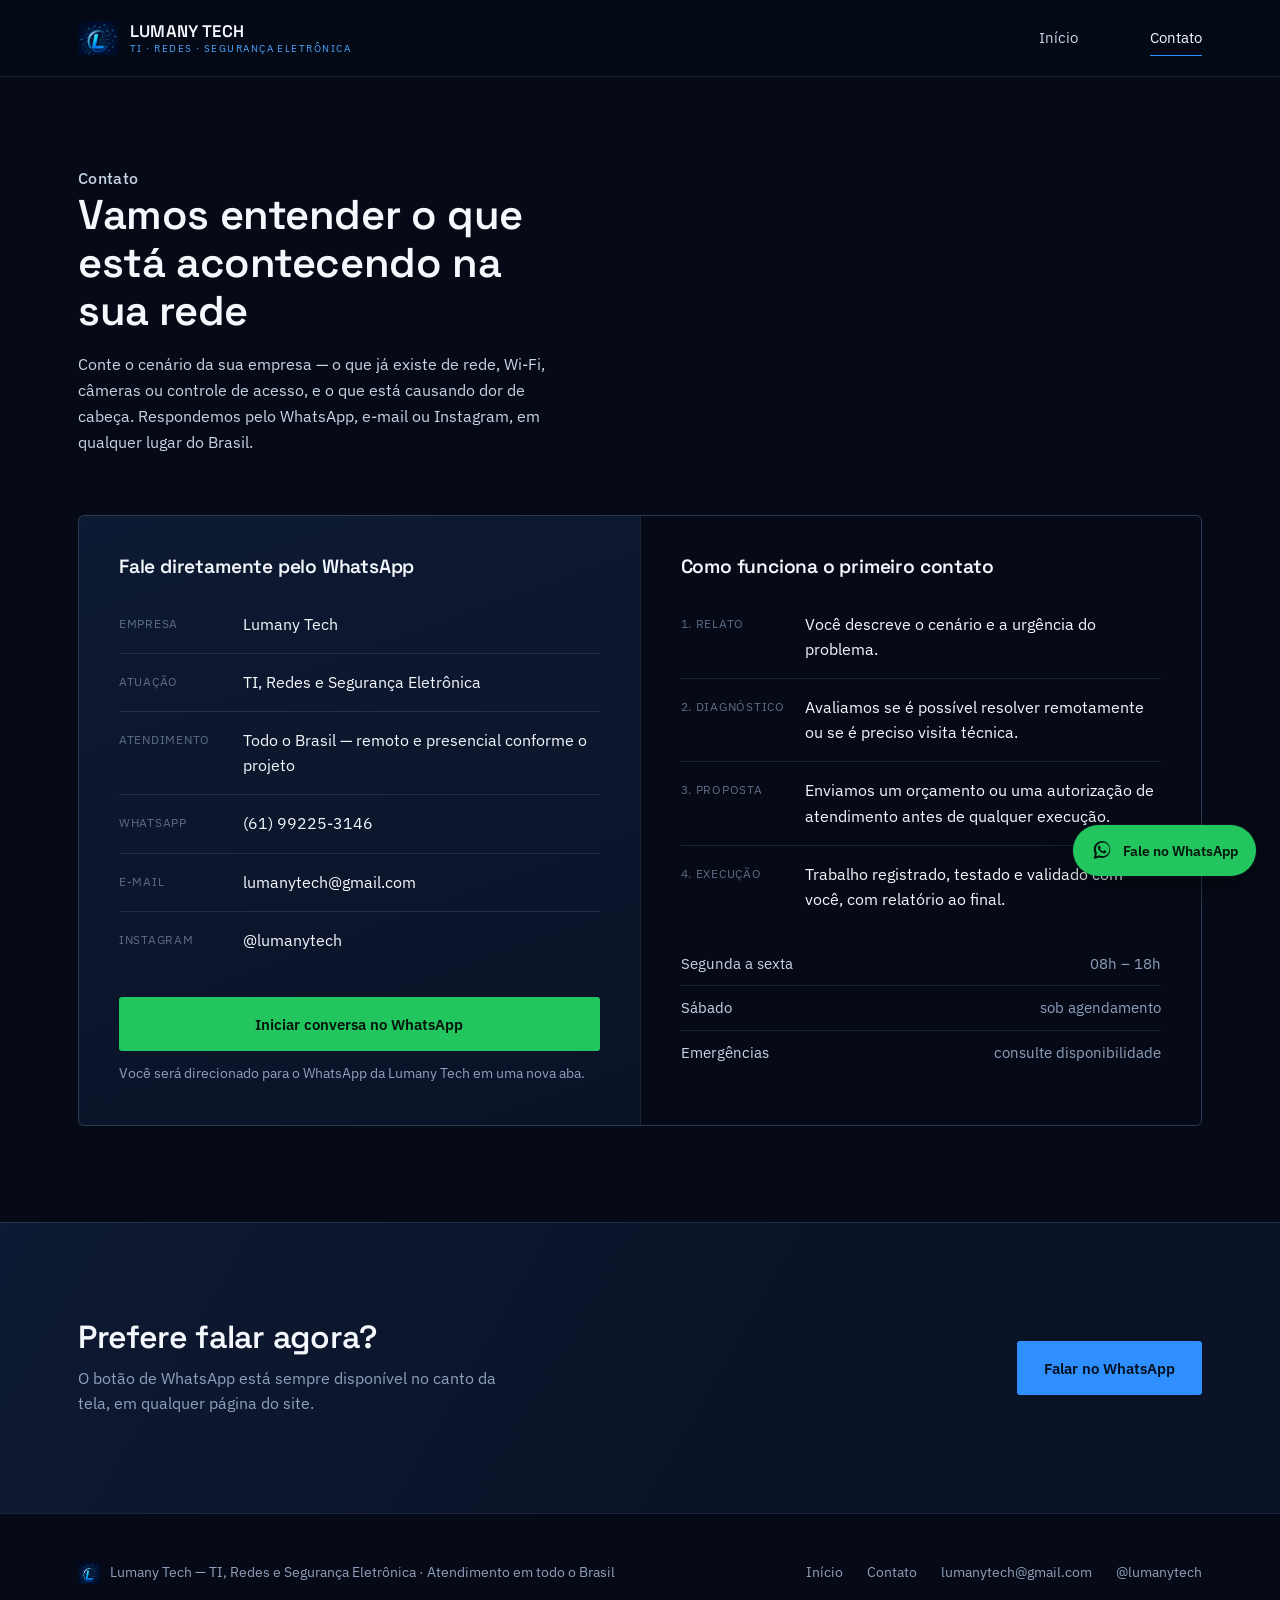
==== contato.html @ 390d1988 "first" ====
<!DOCTYPE html>
<html lang="pt-BR">
<head>
<meta charset="UTF-8">
<meta name="viewport" content="width=device-width, initial-scale=1.0">
<title>Contato — Lumany Tech</title>
<meta name="description" content="Fale com a Lumany Tech pelo WhatsApp, e-mail ou Instagram e entenda como podemos organizar, conectar e proteger a tecnologia da sua empresa em todo o Brasil.">
<link rel="icon" type="image/png" href="assets/favicon.png">
<link rel="preconnect" href="https://fonts.googleapis.com">
<link rel="preconnect" href="https://fonts.gstatic.com" crossorigin>
<link href="https://fonts.googleapis.com/css2?family=Space+Grotesk:wght@500;600;700&family=IBM+Plex+Sans:wght@400;500;600&display=swap" rel="stylesheet">
<link rel="stylesheet" href="css/style.css">
</head>
<body>

<header class="site-header">
  <div class="wrap">
    <a href="index.html" class="brand">
      <img src="assets/logo-mark.png" alt="Lumany Tech">
      <span class="brand-name">LUMANY TECH<span>TI · REDES · SEGURANÇA ELETRÔNICA</span></span>
    </a>
    <nav class="main-nav">
      <a href="index.html" data-page="index.html">Início</a>
      <a href="contato.html" data-page="contato.html">Contato</a>
    </nav>
  </div>
</header>

<main>

  <section class="contact-hero">
    <div class="wrap">
      <p class="eyebrow">Contato</p>
      <h1>Vamos entender o que está acontecendo na sua rede</h1>
      <p>Conte o cenário da sua empresa — o que já existe de rede, Wi-Fi, câmeras ou controle de acesso, e o que está causando dor de cabeça. Respondemos pelo WhatsApp, e-mail ou Instagram, em qualquer lugar do Brasil.</p>
    </div>
  </section>

  <section style="padding-top:0; border-top:none;">
    <div class="wrap">
      <div class="contact-grid">

        <div class="contact-panel highlight">
          <h2>Fale diretamente pelo WhatsApp</h2>

          <div class="contact-row">
            <span class="label">Empresa</span>
            <span class="value">Lumany Tech</span>
          </div>
          <div class="contact-row">
            <span class="label">Atuação</span>
            <span class="value">TI, Redes e Segurança Eletrônica</span>
          </div>
          <div class="contact-row">
            <span class="label">Atendimento</span>
            <span class="value">Todo o Brasil — remoto e presencial conforme o projeto</span>
          </div>
          <div class="contact-row">
            <span class="label">WhatsApp</span>
            <span class="value"><a href="https://wa.me/5561996032088" target="_blank" rel="noopener">(61) 99225-3146</a></span>
          </div>
          <div class="contact-row">
            <span class="label">E-mail</span>
            <span class="value"><a href="mailto:lumanytech@gmail.com">lumanytech@gmail.com</a></span>
          </div>
          <div class="contact-row">
            <span class="label">Instagram</span>
            <span class="value"><a href="https://instagram.com/lumanytech" target="_blank" rel="noopener">@lumanytech</a></span>
          </div>

          <div class="whatsapp-block">
            <a class="btn btn-primary" href="https://wa.me/5561996032088" target="_blank" rel="noopener">
              Iniciar conversa no WhatsApp
            </a>
            <p>Você será direcionado para o WhatsApp da Lumany Tech em uma nova aba.</p>
          </div>
        </div>

        <div class="contact-panel">
          <h2>Como funciona o primeiro contato</h2>
          <div class="contact-row">
            <span class="label">1. Relato</span>
            <span class="value">Você descreve o cenário e a urgência do problema.</span>
          </div>
          <div class="contact-row">
            <span class="label">2. Diagnóstico</span>
            <span class="value">Avaliamos se é possível resolver remotamente ou se é preciso visita técnica.</span>
          </div>
          <div class="contact-row">
            <span class="label">3. Proposta</span>
            <span class="value">Enviamos um orçamento ou uma autorização de atendimento antes de qualquer execução.</span>
          </div>
          <div class="contact-row">
            <span class="label">4. Execução</span>
            <span class="value">Trabalho registrado, testado e validado com você, com relatório ao final.</span>
          </div>

          <ul class="hours-list" style="margin-top:24px;">
            <li><span>Segunda a sexta</span><span>08h – 18h</span></li>
            <li><span>Sábado</span><span>sob agendamento</span></li>
            <li><span>Emergências</span><span>consulte disponibilidade</span></li>
          </ul>
        </div>

      </div>
    </div>
  </section>

  <section class="cta-band">
    <div class="wrap">
      <div>
        <h2>Prefere falar agora?</h2>
        <p>O botão de WhatsApp está sempre disponível no canto da tela, em qualquer página do site.</p>
      </div>
      <a class="btn btn-primary" href="https://wa.me/5561996032088" target="_blank" rel="noopener">Falar no WhatsApp</a>
    </div>
  </section>

</main>

<footer class="site-footer">
  <div class="wrap">
    <div class="foot-brand">
      <img src="assets/logo-mark.png" alt="Lumany Tech">
      <span>Lumany Tech — TI, Redes e Segurança Eletrônica · Atendimento em todo o Brasil</span>
    </div>
    <div class="foot-links">
      <a href="index.html">Início</a>
      <a href="contato.html">Contato</a>
      <a href="mailto:lumanytech@gmail.com">lumanytech@gmail.com</a>
      <a href="https://instagram.com/lumanytech" target="_blank" rel="noopener">@lumanytech</a>
    </div>
  </div>
</footer>

<a class="wa-float" href="https://wa.me/5561996032088" target="_blank" rel="noopener" aria-label="Falar no WhatsApp">
  <svg viewBox="0 0 32 32" fill="currentColor" aria-hidden="true"><path d="M16.02 3C9.4 3 4 8.37 4 14.98c0 2.2.59 4.26 1.62 6.04L4 29l8.2-2.15a11.9 11.9 0 0 0 3.82.62h.01C22.65 27.47 28 22.1 28 15.5S22.65 3 16.02 3Zm0 21.85c-1.21 0-2.4-.32-3.44-.94l-.25-.15-4.87 1.28 1.3-4.75-.16-.24a9.8 9.8 0 0 1-1.5-5.17c0-5.44 4.44-9.87 9.92-9.87 2.65 0 5.13 1.04 7 2.9a9.8 9.8 0 0 1 2.9 6.97c0 5.44-4.45 9.97-9.9 9.97Zm5.44-7.4c-.3-.15-1.76-.87-2.03-.97-.27-.1-.47-.15-.67.15-.2.3-.77.97-.94 1.17-.17.2-.35.22-.65.07-.3-.15-1.25-.46-2.38-1.47-.88-.78-1.47-1.75-1.65-2.05-.17-.3-.02-.46.13-.61.13-.13.3-.35.45-.52.15-.17.2-.3.3-.5.1-.2.05-.37-.02-.52-.07-.15-.67-1.6-.92-2.2-.24-.58-.49-.5-.67-.5-.17-.01-.37-.01-.57-.01s-.52.07-.8.37c-.27.3-1.05 1.02-1.05 2.5s1.08 2.9 1.23 3.1c.15.2 2.12 3.23 5.13 4.53.72.31 1.28.5 1.72.64.72.23 1.38.2 1.9.12.58-.09 1.76-.72 2.01-1.41.25-.7.25-1.29.17-1.41-.07-.13-.27-.2-.57-.35Z"/></svg>
  <span class="wa-text">Fale no WhatsApp</span>
</a>

<script src="js/script.js"></script>
</body>
</html>
---- css/style.css ----
/* =========================================================
   Lumany Tech — folha de estilos
   Paleta baseada na identidade visual da marca (azul elétrico
   sobre navy profundo), tipografia técnica.
   ========================================================= */

:root{
  --navy-950: #050a16;
  --navy-900: #0a1226;
  --navy-800: #0e1a33;
  --navy-700: #14223f;
  --line: rgba(140, 176, 230, 0.16);
  --line-strong: rgba(140, 176, 230, 0.32);

  --blue-500: #2f8fff;
  --blue-400: #4fa6ff;
  --cyan-300: #7fd6ff;

  --ink-0: #f4f8fd;
  --ink-1: #c7d4e6;
  --ink-2: #8fa0bd;
  --ink-3: #5d6c86;

  --grad-brand: linear-gradient(120deg, #d7f0ff 0%, #4fa6ff 45%, #2f6bff 100%);

  --radius-s: 3px;
  --radius-m: 6px;

  --maxw: 1180px;
}

*, *::before, *::after{ box-sizing: border-box; }

html{
  scroll-behavior: smooth;
}

body{
  margin: 0;
  background: var(--navy-950);
  color: var(--ink-1);
  font-family: "IBM Plex Sans", "Segoe UI", Arial, sans-serif;
  font-size: 16px;
  line-height: 1.6;
  -webkit-font-smoothing: antialiased;
}

h1, h2, h3, h4{
  font-family: "Space Grotesk", "IBM Plex Sans", sans-serif;
  color: var(--ink-0);
  line-height: 1.15;
  margin: 0;
  font-weight: 600;
  letter-spacing: -0.01em;
}

p{ margin: 0; }

a{ color: inherit; text-decoration: none; }

img{ max-width: 100%; display: block; }

::selection{ background: rgba(47,143,255,0.35); color: #fff; }

@media (prefers-reduced-motion: reduce){
  html{ scroll-behavior: auto; }
  *{ animation-duration: 0.01ms !important; animation-iteration-count: 1 !important; transition-duration: 0.01ms !important; }
}

:focus-visible{
  outline: 2px solid var(--blue-400);
  outline-offset: 3px;
}

/* ---------- layout helpers ---------- */

.wrap{
  max-width: var(--maxw);
  margin: 0 auto;
  padding: 0 28px;
}

section{
  padding: 96px 0;
  border-top: 1px solid var(--line);
}

section:first-of-type{ border-top: none; }

.eyebrow{
  color: var(--blue-400);
  font-size: 0.8rem;
  font-weight: 500;
  letter-spacing: 0.02em;
}

/* ---------- background texture ---------- */

.circuit-bg{
  position: absolute;
  inset: 0;
  z-index: 0;
  pointer-events: none;
  opacity: 0.55;
}

/* ---------- header ---------- */

.site-header{
  position: sticky;
  top: 0;
  z-index: 40;
  background: rgba(5, 10, 22, 0.82);
  backdrop-filter: blur(10px);
  border-bottom: 1px solid var(--line);
}

.site-header .wrap{
  display: flex;
  align-items: center;
  justify-content: space-between;
  height: 76px;
}

.brand{
  display: flex;
  align-items: center;
  gap: 12px;
}

.brand img{
  height: 40px;
  width: 40px;
  object-fit: contain;
}

.brand-name{
  font-family: "Space Grotesk", sans-serif;
  font-weight: 600;
  font-size: 1.05rem;
  color: var(--ink-0);
  letter-spacing: 0.01em;
  line-height: 1.1;
}

.brand-name span{
  display: block;
  font-family: "IBM Plex Sans", sans-serif;
  font-weight: 400;
  font-size: 0.65rem;
  color: var(--blue-400);
  letter-spacing: 0.14em;
  margin-top: 2px;
}

.main-nav{
  display: flex;
  align-items: center;
  gap: 36px;
}

.main-nav a{
  color: var(--ink-1);
  font-size: 0.92rem;
  padding: 6px 0;
  margin-left: 36px;
  border-bottom: 1px solid transparent;
  transition: color 0.15s ease, border-color 0.15s ease;
}

.main-nav a:first-child{ margin-left: 0; }

.main-nav a:hover{
  color: var(--ink-0);
  border-color: var(--line-strong);
}

.main-nav a.is-active{
  color: var(--ink-0);
  border-color: var(--blue-500);
}

.nav-cta{
  display: inline-flex;
  align-items: center;
  gap: 8px;
  background: var(--blue-500);
  color: #04101f !important;
  font-weight: 600;
  font-size: 0.88rem;
  padding: 10px 18px;
  border-radius: var(--radius-s);
  transition: background 0.15s ease, transform 0.15s ease;
}

.nav-cta:hover{
  background: var(--cyan-300);
  transform: translateY(-1px);
}

/* ---------- buttons ---------- */

.btn{
  display: inline-flex;
  align-items: center;
  gap: 10px;
  padding: 14px 26px;
  border-radius: var(--radius-s);
  font-size: 0.95rem;
  font-weight: 600;
  cursor: pointer;
  border: 1px solid transparent;
  transition: transform 0.15s ease, background 0.15s ease, border-color 0.15s ease;
}

.btn-primary{
  background: var(--blue-500);
  color: #04101f;
}
.btn-primary:hover{ background: var(--cyan-300); transform: translateY(-1px); }

.btn-ghost{
  border-color: var(--line-strong);
  color: var(--ink-0);
}
.btn-ghost:hover{ border-color: var(--blue-400); color: var(--blue-400); }

/* ---------- hero ---------- */

.hero{
  position: relative;
  overflow: hidden;
  padding: 100px 0 90px;
  border-top: none;
}

.hero .wrap{
  position: relative;
  z-index: 1;
  display: grid;
  grid-template-columns: 1.15fr 0.85fr;
  gap: 56px;
  align-items: center;
}

.hero h1{
  font-size: clamp(2.1rem, 3.6vw, 3.15rem);
  max-width: 15ch;
}

.hero-lede{
  margin-top: 22px;
  max-width: 46ch;
  font-size: 1.08rem;
  color: var(--ink-1);
}

.hero-actions{
  margin-top: 36px;
  display: flex;
  gap: 16px;
  flex-wrap: wrap;
}

.hero-meta{
  margin-top: 48px;
  display: flex;
  gap: 32px;
  flex-wrap: wrap;
}

.hero-meta div{ border-left: 1px solid var(--line-strong); padding-left: 14px; }

.hero-meta strong{
  display: block;
  font-family: "Space Grotesk", sans-serif;
  color: var(--ink-0);
  font-size: 1rem;
}

.hero-meta span{ font-size: 0.82rem; color: var(--ink-2); }

.hero-art{
  position: relative;
  display: flex;
  align-items: center;
  justify-content: center;
}

.hero-art img{
  width: 100%;
  max-width: 380px;
  filter: drop-shadow(0 30px 60px rgba(47,143,255,0.18));
}

/* ---------- positioning chain ---------- */

.chain{
  padding: 56px 0;
}

.chain-row{
  display: flex;
  align-items: center;
  flex-wrap: wrap;
  gap: 0;
}

.chain-item{
  font-family: "Space Grotesk", sans-serif;
  font-size: clamp(1rem, 2.1vw, 1.5rem);
  color: var(--ink-0);
  padding: 10px 0;
}

.chain-plus{
  color: var(--blue-400);
  margin: 0 18px;
  font-size: clamp(1rem, 2.1vw, 1.5rem);
}

.chain-caption{
  margin-top: 18px;
  color: var(--ink-2);
  font-size: 0.92rem;
  max-width: 60ch;
}

/* ---------- services ---------- */

.services-head{
  display: flex;
  justify-content: space-between;
  align-items: flex-end;
  gap: 24px;
  flex-wrap: wrap;
  margin-bottom: 48px;
}

.services-head h2{ font-size: clamp(1.6rem, 2.6vw, 2.1rem); max-width: 16ch; }
.services-head p{ max-width: 42ch; color: var(--ink-2); font-size: 0.95rem; }

.service-list{
  border-top: 1px solid var(--line);
}

.service-row{
  display: grid;
  grid-template-columns: 64px 1fr 1.4fr;
  gap: 28px;
  padding: 26px 0;
  border-bottom: 1px solid var(--line);
  align-items: start;
}

.service-num{
  font-family: "Space Grotesk", sans-serif;
  color: var(--ink-3);
  font-size: 0.85rem;
  padding-top: 3px;
}

.service-row h3{
  font-size: 1.05rem;
  font-weight: 600;
}

.service-row p{
  color: var(--ink-2);
  font-size: 0.92rem;
  max-width: 58ch;
}

/* ---------- value props ---------- */

.value-grid{
  display: grid;
  grid-template-columns: repeat(3, 1fr);
  gap: 1px;
  background: var(--line);
  border: 1px solid var(--line);
}

.value-card{
  background: var(--navy-950);
  padding: 32px 28px;
}

.value-card .mark{
  color: var(--blue-400);
  font-family: "Space Grotesk", sans-serif;
  font-size: 0.85rem;
  margin-bottom: 16px;
  display: block;
}

.value-card h3{
  font-size: 1.02rem;
  margin-bottom: 10px;
}

.value-card p{
  color: var(--ink-2);
  font-size: 0.9rem;
}

/* ---------- audience / who we serve ---------- */

.audience{
  display: grid;
  grid-template-columns: 0.9fr 1.1fr;
  gap: 56px;
  align-items: center;
}

.audience-card{
  border: 1px solid var(--line-strong);
  border-radius: var(--radius-m);
  padding: 34px;
  background: linear-gradient(160deg, var(--navy-800), var(--navy-900));
}

.audience-card strong{
  display: block;
  color: var(--ink-0);
  font-family: "Space Grotesk", sans-serif;
  font-size: 1.3rem;
  margin-bottom: 14px;
}

.audience-card p{ color: var(--ink-2); font-size: 0.95rem; }

.audience-list{ list-style: none; margin: 0; padding: 0; display: grid; gap: 14px; }

.audience-list li{
  padding-left: 22px;
  position: relative;
  color: var(--ink-1);
  font-size: 0.95rem;
}

.audience-list li::before{
  content: "";
  position: absolute;
  left: 0;
  top: 9px;
  width: 8px;
  height: 8px;
  background: var(--blue-500);
  border-radius: 1px;
  transform: rotate(45deg);
}

/* ---------- CTA band ---------- */

.cta-band{
  background: linear-gradient(120deg, var(--navy-800), var(--navy-900) 60%);
  border-top: 1px solid var(--line);
}

.cta-band .wrap{
  display: flex;
  justify-content: space-between;
  align-items: center;
  gap: 32px;
  flex-wrap: wrap;
}

.cta-band h2{
  font-size: clamp(1.5rem, 2.6vw, 2rem);
  max-width: 20ch;
}

.cta-band p{
  color: var(--ink-2);
  margin-top: 10px;
  max-width: 42ch;
}

/* ---------- footer ---------- */

.site-footer{
  border-top: 1px solid var(--line);
  padding: 48px 0;
}

.site-footer .wrap{
  display: flex;
  justify-content: space-between;
  align-items: center;
  flex-wrap: wrap;
  gap: 16px;
}

.foot-brand{
  display: flex;
  align-items: center;
  gap: 10px;
  color: var(--ink-2);
  font-size: 0.85rem;
}

.foot-brand img{ height: 22px; width: 22px; }

.foot-links{
  display: flex;
  gap: 24px;
  font-size: 0.85rem;
  color: var(--ink-2);
}

.foot-links a:hover{ color: var(--blue-400); }

/* ---------- WhatsApp floating button ---------- */

.wa-float{
  position: fixed;
  right: 24px;
  bottom: 24px;
  z-index: 50;
  display: inline-flex;
  align-items: center;
  gap: 10px;
  background: #22c55e;
  color: #04150c;
  font-weight: 600;
  font-size: 0.9rem;
  padding: 14px 18px;
  border-radius: 999px;
  box-shadow: 0 12px 28px rgba(0,0,0,0.35), 0 0 0 1px rgba(255,255,255,0.06);
  transition: transform 0.15s ease, box-shadow 0.15s ease;
}

.wa-float:hover{
  transform: translateY(-2px);
  box-shadow: 0 16px 34px rgba(0,0,0,0.4), 0 0 0 1px rgba(255,255,255,0.08);
}

.wa-float svg{ width: 22px; height: 22px; flex-shrink: 0; }

.wa-float .wa-text{ white-space: nowrap; }

@media (max-width: 620px){
  .wa-float .wa-text{ display: none; }
  .wa-float{ padding: 14px; }
}

/* ---------- contact page ---------- */

.contact-hero{
  padding-top: 72px;
  padding-bottom: 60px;
}

.contact-hero h1{ font-size: clamp(1.9rem, 3.4vw, 2.6rem); max-width: 18ch; }
.contact-hero p{ margin-top: 16px; max-width: 50ch; color: var(--ink-1); font-size: 1.02rem; }

.contact-grid{
  display: grid;
  grid-template-columns: 1fr 1fr;
  gap: 1px;
  background: var(--line);
  border: 1px solid var(--line);
  border-radius: var(--radius-m);
  overflow: hidden;
}

.contact-panel{
  background: var(--navy-950);
  padding: 40px;
}

.contact-panel.highlight{
  background: linear-gradient(160deg, var(--navy-800), var(--navy-900));
}

.contact-panel h2{ font-size: 1.2rem; margin-bottom: 18px; }

.contact-row{
  display: flex;
  align-items: flex-start;
  gap: 14px;
  padding: 16px 0;
  border-top: 1px solid var(--line);
}

.contact-row:first-of-type{ border-top: none; }

.contact-row .label{
  font-size: 0.78rem;
  color: var(--ink-3);
  text-transform: uppercase;
  letter-spacing: 0.06em;
  width: 110px;
  flex-shrink: 0;
  padding-top: 2px;
}

.contact-row .value{ color: var(--ink-0); font-size: 0.98rem; }
.contact-row .value a:hover{ color: var(--blue-400); }

.whatsapp-block{
  margin-top: 28px;
}

.whatsapp-block .btn-primary{
  background: #22c55e;
  color: #04150c;
  width: 100%;
  justify-content: center;
}
.whatsapp-block .btn-primary:hover{ background: #34d976; }

.whatsapp-block p{
  margin-top: 12px;
  font-size: 0.85rem;
  color: var(--ink-2);
}

.hours-list{
  list-style: none;
  margin: 0;
  padding: 0;
  display: grid;
  gap: 10px;
}

.hours-list li{
  display: flex;
  justify-content: space-between;
  font-size: 0.92rem;
  color: var(--ink-1);
  border-top: 1px solid var(--line);
  padding-top: 10px;
}
.hours-list li:first-child{ border-top: none; padding-top: 0; }

.hours-list span:last-child{ color: var(--ink-2); }

/* ---------- responsive ---------- */

@media (max-width: 900px){
  .main-nav{ gap: 20px; }
  .hero .wrap{ grid-template-columns: 1fr; }
  .hero-art{ order: -1; }
  .hero-art img{ max-width: 220px; }
  .service-row{ grid-template-columns: 32px 1fr; row-gap: 8px; }
  .service-row p{ grid-column: 1 / -1; }
  .value-grid{ grid-template-columns: 1fr; }
  .audience{ grid-template-columns: 1fr; }
  .contact-grid{ grid-template-columns: 1fr; }
  section{ padding: 64px 0; }
}

@media (max-width: 560px){
  .main-nav a:not(.nav-cta){ display: none; }
  .cta-band .wrap{ flex-direction: column; align-items: flex-start; }
  .site-footer .wrap{ flex-direction: column; align-items: flex-start; }
}
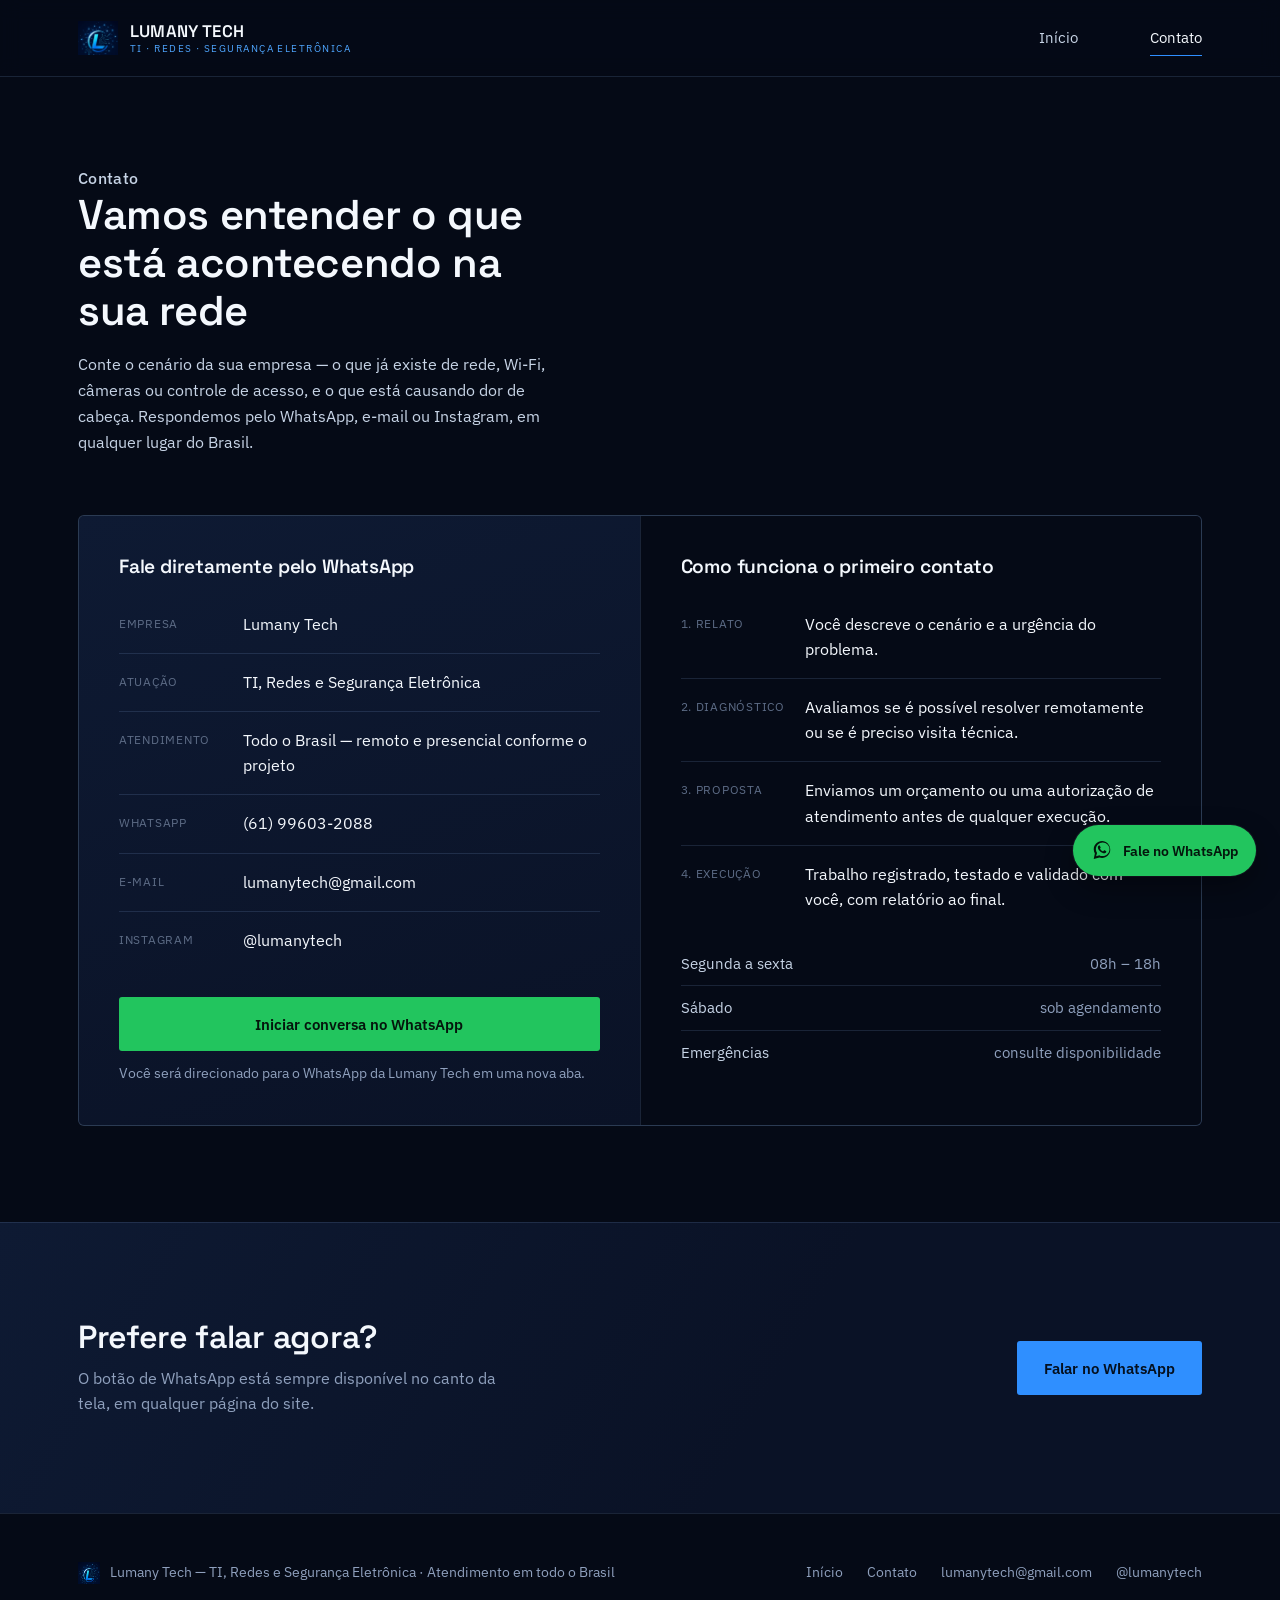
==== commit 8ae054b2: "ajuste de telefone no contato" ====
--- a/contato.html
+++ b/contato.html
@@ -57,7 +57,7 @@
           </div>
           <div class="contact-row">
             <span class="label">WhatsApp</span>
-            <span class="value"><a href="https://wa.me/5561996032088" target="_blank" rel="noopener">(61) 99225-3146</a></span>
+            <span class="value"><a href="https://wa.me/5561996032088" target="_blank" rel="noopener">(61) 99603-2088</a></span>
           </div>
           <div class="contact-row">
             <span class="label">E-mail</span>
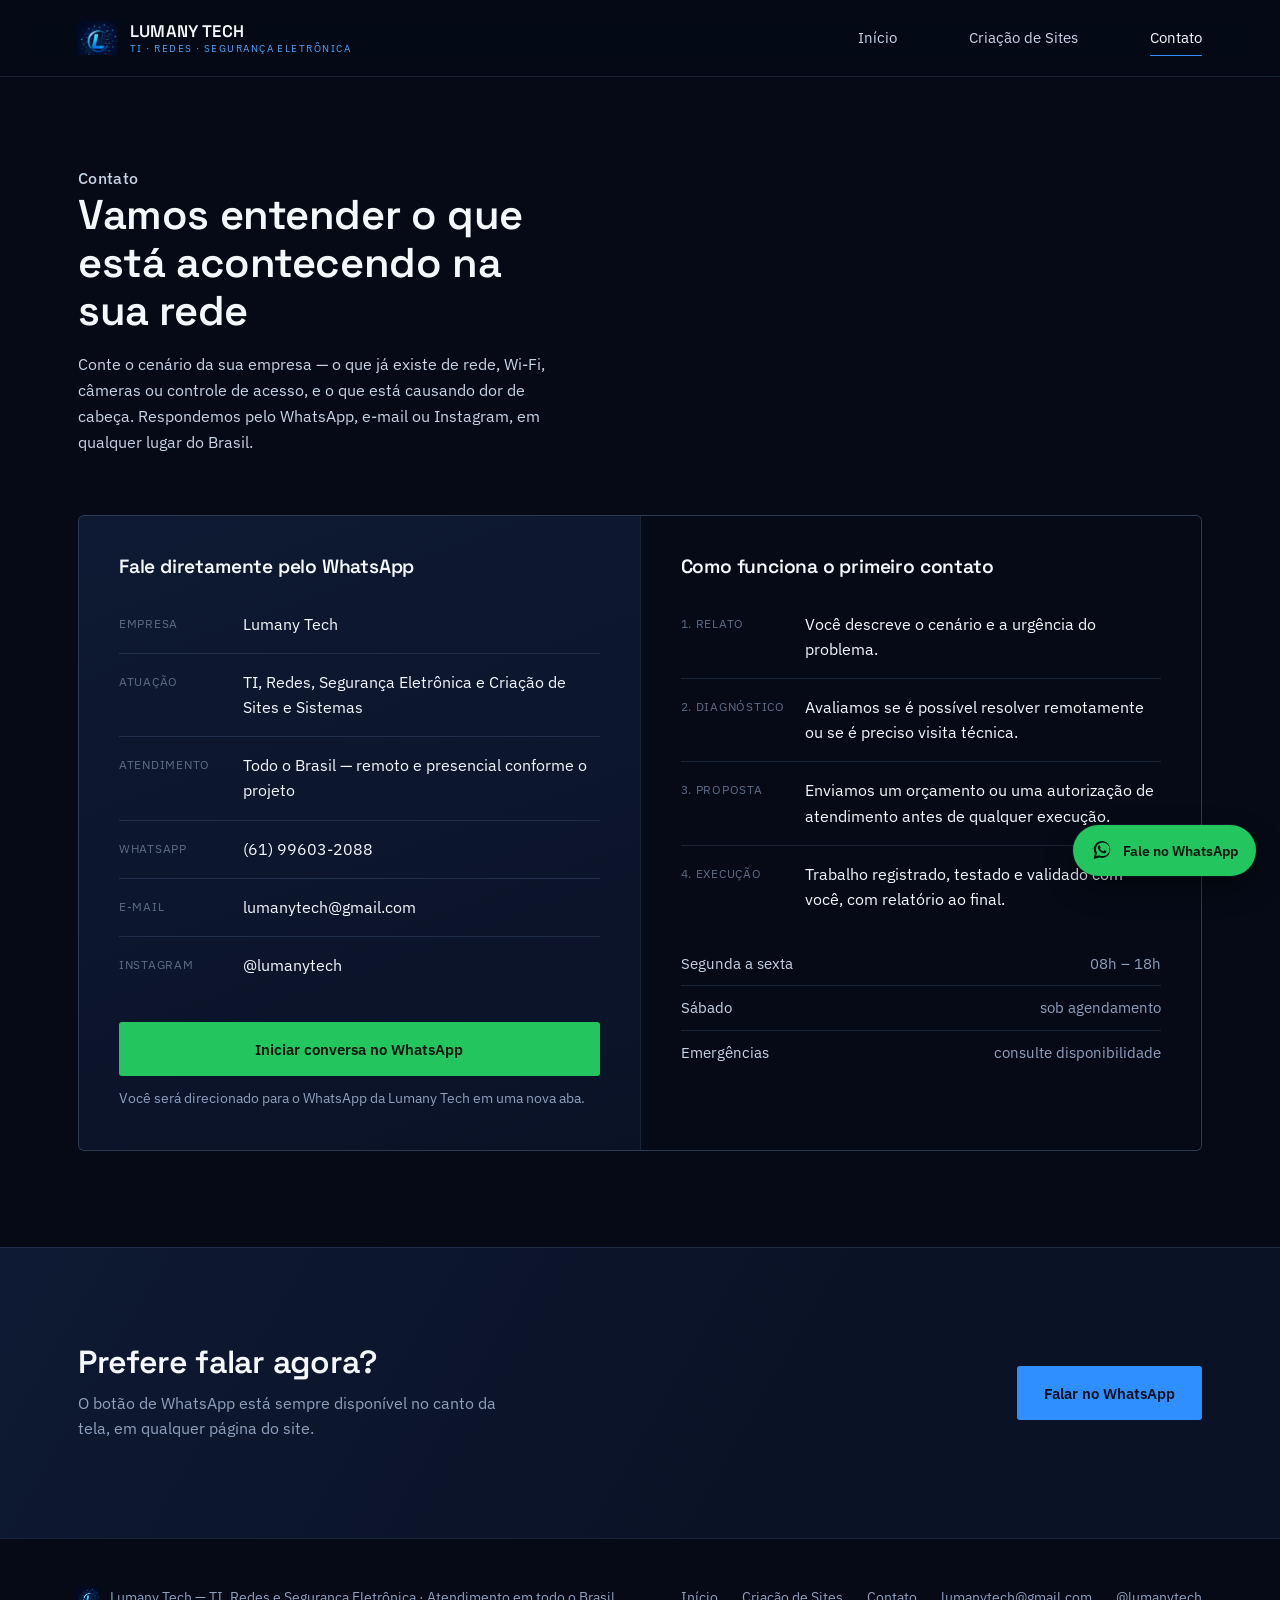
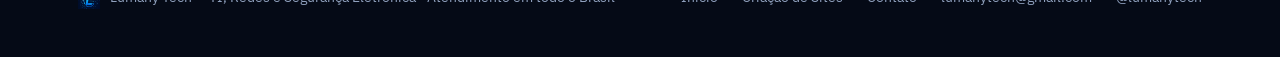
==== commit e6e63c49: "mais uma aba e alterações" ====
--- a/contato.html
+++ b/contato.html
@@ -21,6 +21,7 @@
     </a>
     <nav class="main-nav">
       <a href="index.html" data-page="index.html">Início</a>
+      <a href="sites-sistemas.html" data-page="sites-sistemas.html">Criação de Sites</a>
       <a href="contato.html" data-page="contato.html">Contato</a>
     </nav>
   </div>
@@ -49,7 +50,7 @@
           </div>
           <div class="contact-row">
             <span class="label">Atuação</span>
-            <span class="value">TI, Redes e Segurança Eletrônica</span>
+            <span class="value">TI, Redes, Segurança Eletrônica e Criação de Sites e Sistemas</span>
           </div>
           <div class="contact-row">
             <span class="label">Atendimento</span>
@@ -126,6 +127,7 @@
     </div>
     <div class="foot-links">
       <a href="index.html">Início</a>
+      <a href="sites-sistemas.html">Criação de Sites</a>
       <a href="contato.html">Contato</a>
       <a href="mailto:lumanytech@gmail.com">lumanytech@gmail.com</a>
       <a href="https://instagram.com/lumanytech" target="_blank" rel="noopener">@lumanytech</a>
--- a/css/style.css
+++ b/css/style.css
@@ -637,6 +637,122 @@
 
 .hours-list span:last-child{ color: var(--ink-2); }
 
+/* ---------- hero fix-list (resumo do que resolvemos) ---------- */
+
+.fix-list{
+  list-style: none;
+  margin: 28px 0 0;
+  padding: 0;
+  display: grid;
+  gap: 12px;
+  max-width: 48ch;
+}
+
+.fix-list li{
+  padding-left: 22px;
+  position: relative;
+  color: var(--ink-1);
+  font-size: 0.95rem;
+}
+
+.fix-list li::before{
+  content: "";
+  position: absolute;
+  left: 0;
+  top: 8px;
+  width: 8px;
+  height: 8px;
+  background: var(--blue-500);
+  border-radius: 1px;
+  transform: rotate(45deg);
+}
+
+.fix-list strong{ color: var(--ink-0); }
+
+/* ---------- impact / antes-depois ---------- */
+
+.impact-head{
+  margin-bottom: 40px;
+}
+
+.impact-head h2{ font-size: clamp(1.5rem, 2.4vw, 1.9rem); max-width: 22ch; }
+.impact-head p{ margin-top: 12px; color: var(--ink-2); max-width: 56ch; font-size: 0.95rem; }
+
+.impact-grid{
+  display: grid;
+  grid-template-columns: 1fr 1fr;
+  gap: 1px;
+  background: var(--line);
+  border: 1px solid var(--line);
+  border-radius: var(--radius-m);
+  overflow: hidden;
+}
+
+.impact-card{
+  background: var(--navy-950);
+  padding: 32px 34px;
+}
+
+.impact-card.is-before .impact-tag{ color: #ff9f6b; }
+.impact-card.is-after .impact-tag{ color: var(--blue-400); }
+
+.impact-tag{
+  font-family: "Space Grotesk", sans-serif;
+  font-size: 0.78rem;
+  letter-spacing: 0.1em;
+  text-transform: uppercase;
+  display: block;
+  margin-bottom: 18px;
+}
+
+.impact-card ul{
+  list-style: none;
+  margin: 0;
+  padding: 0;
+  display: grid;
+  gap: 12px;
+}
+
+.impact-card li{
+  font-size: 0.94rem;
+  color: var(--ink-1);
+  padding-left: 20px;
+  position: relative;
+}
+
+.impact-card.is-before li::before{
+  content: "×";
+  position: absolute;
+  left: 0;
+  top: -2px;
+  color: #ff9f6b;
+  font-weight: 600;
+}
+
+.impact-card.is-after li::before{
+  content: "✓";
+  position: absolute;
+  left: 0;
+  top: 0;
+  color: var(--blue-400);
+  font-weight: 600;
+}
+
+/* ---------- reveal-on-scroll ---------- */
+
+/* só aplica o efeito quando o JS confirma que está rodando (classe
+   adicionada no <head>); sem JS, o conteúdo já nasce visível */
+.has-js [data-reveal]{
+  opacity: 0;
+  transform: translateY(14px);
+  transition: opacity 0.6s ease, transform 0.6s ease;
+}
+
+.has-js [data-reveal].is-visible{
+  opacity: 1;
+  transform: none;
+}
+
 /* ---------- responsive ---------- */
 
 @media (max-width: 900px){
@@ -649,11 +765,21 @@
   .value-grid{ grid-template-columns: 1fr; }
   .audience{ grid-template-columns: 1fr; }
   .contact-grid{ grid-template-columns: 1fr; }
+  .impact-grid{ grid-template-columns: 1fr; }
   section{ padding: 64px 0; }
 }
 
 @media (max-width: 560px){
-  .main-nav a:not(.nav-cta){ display: none; }
+  .site-header .wrap{
+    flex-wrap: wrap;
+    height: auto;
+    padding-top: 14px;
+    padding-bottom: 14px;
+    row-gap: 12px;
+  }
+  .main-nav{ width: 100%; gap: 20px; }
+  .main-nav a{ margin-left: 20px; font-size: 0.85rem; }
+  .main-nav a:first-child{ margin-left: 0; }
   .cta-band .wrap{ flex-direction: column; align-items: flex-start; }
   .site-footer .wrap{ flex-direction: column; align-items: flex-start; }
 }
